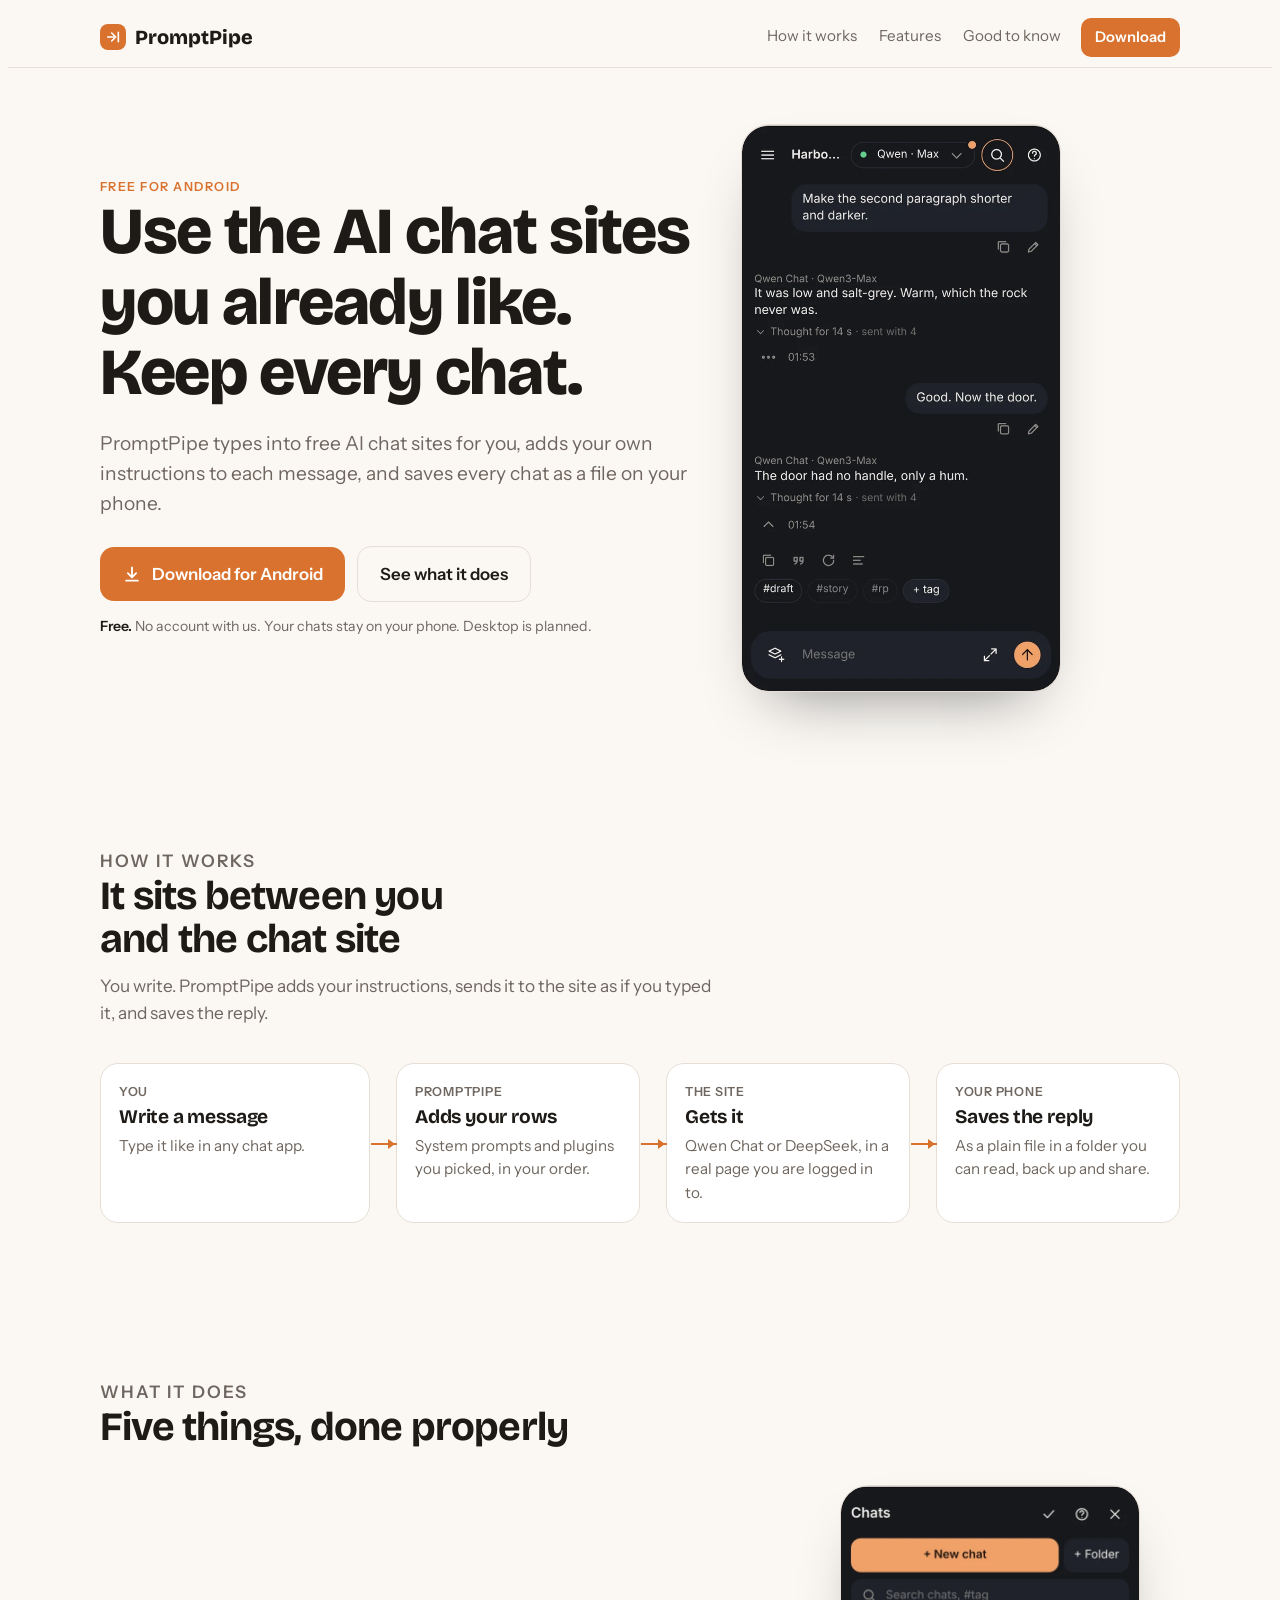
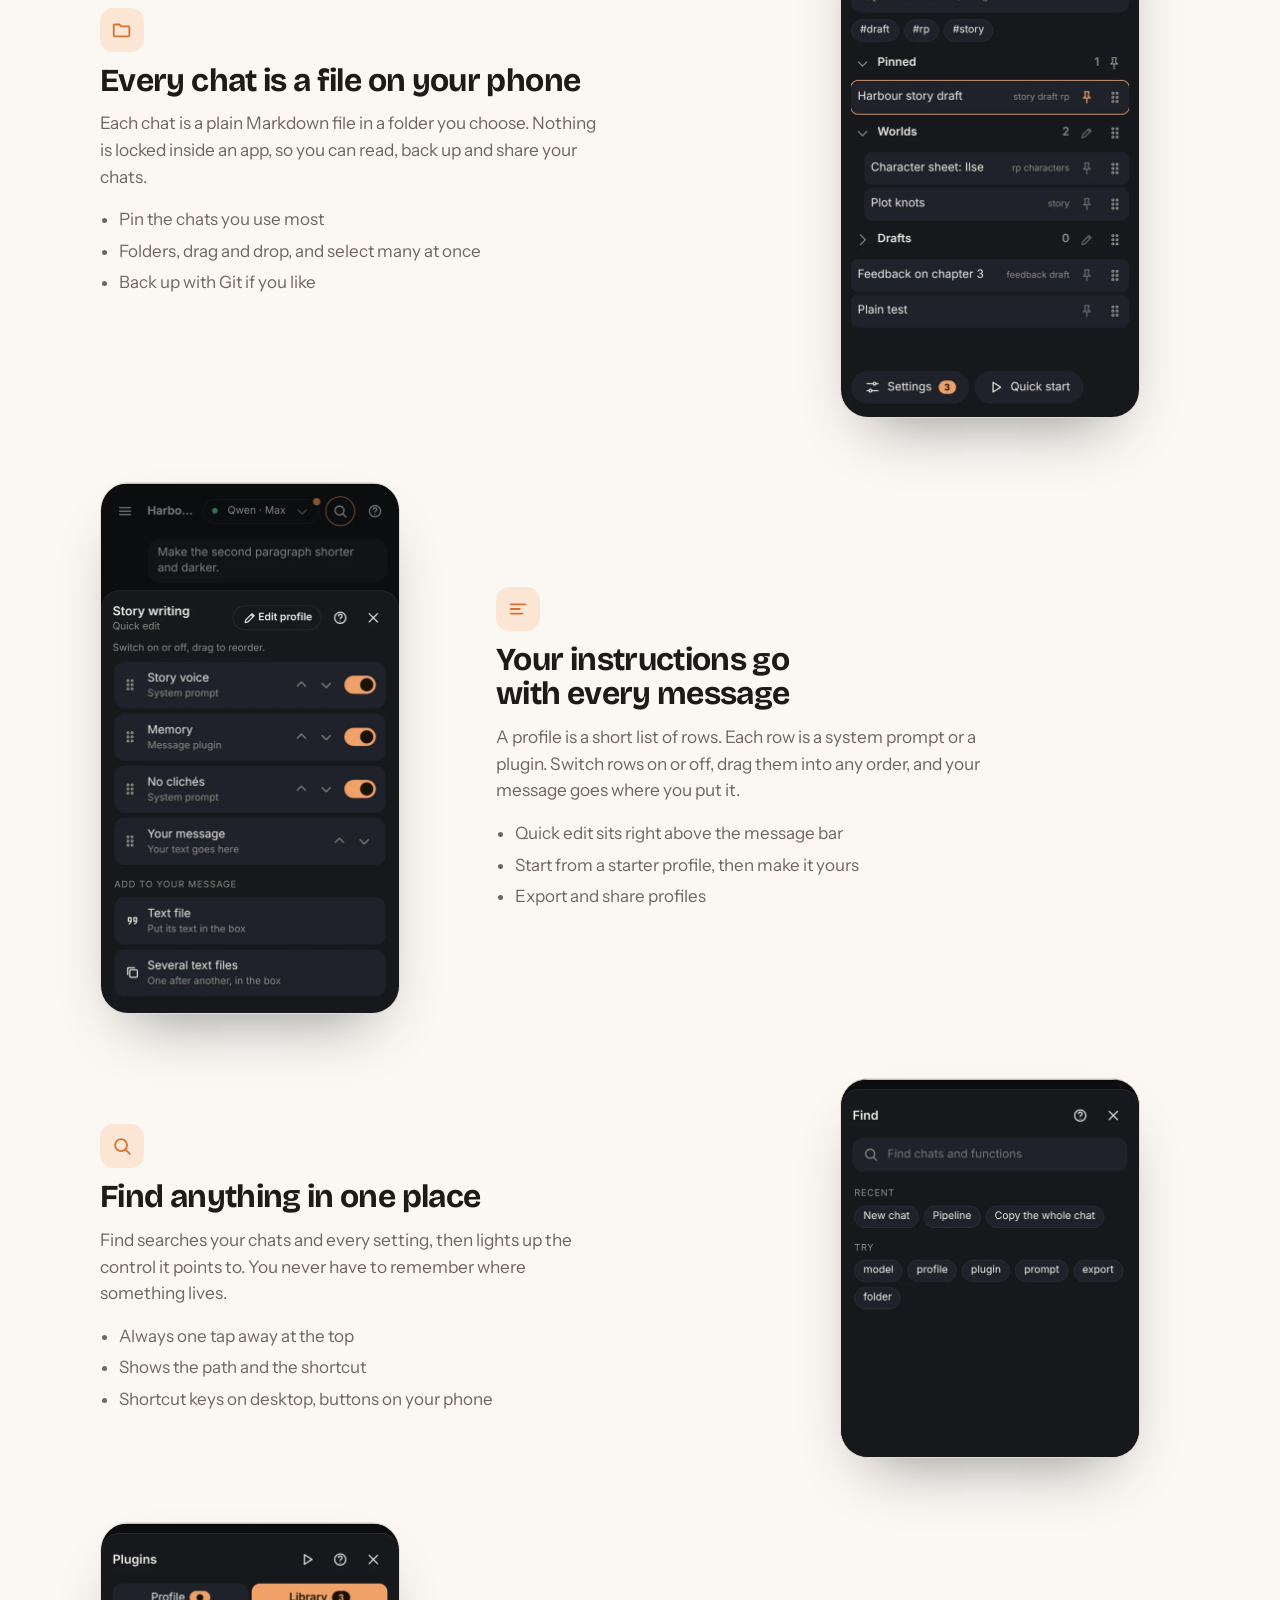
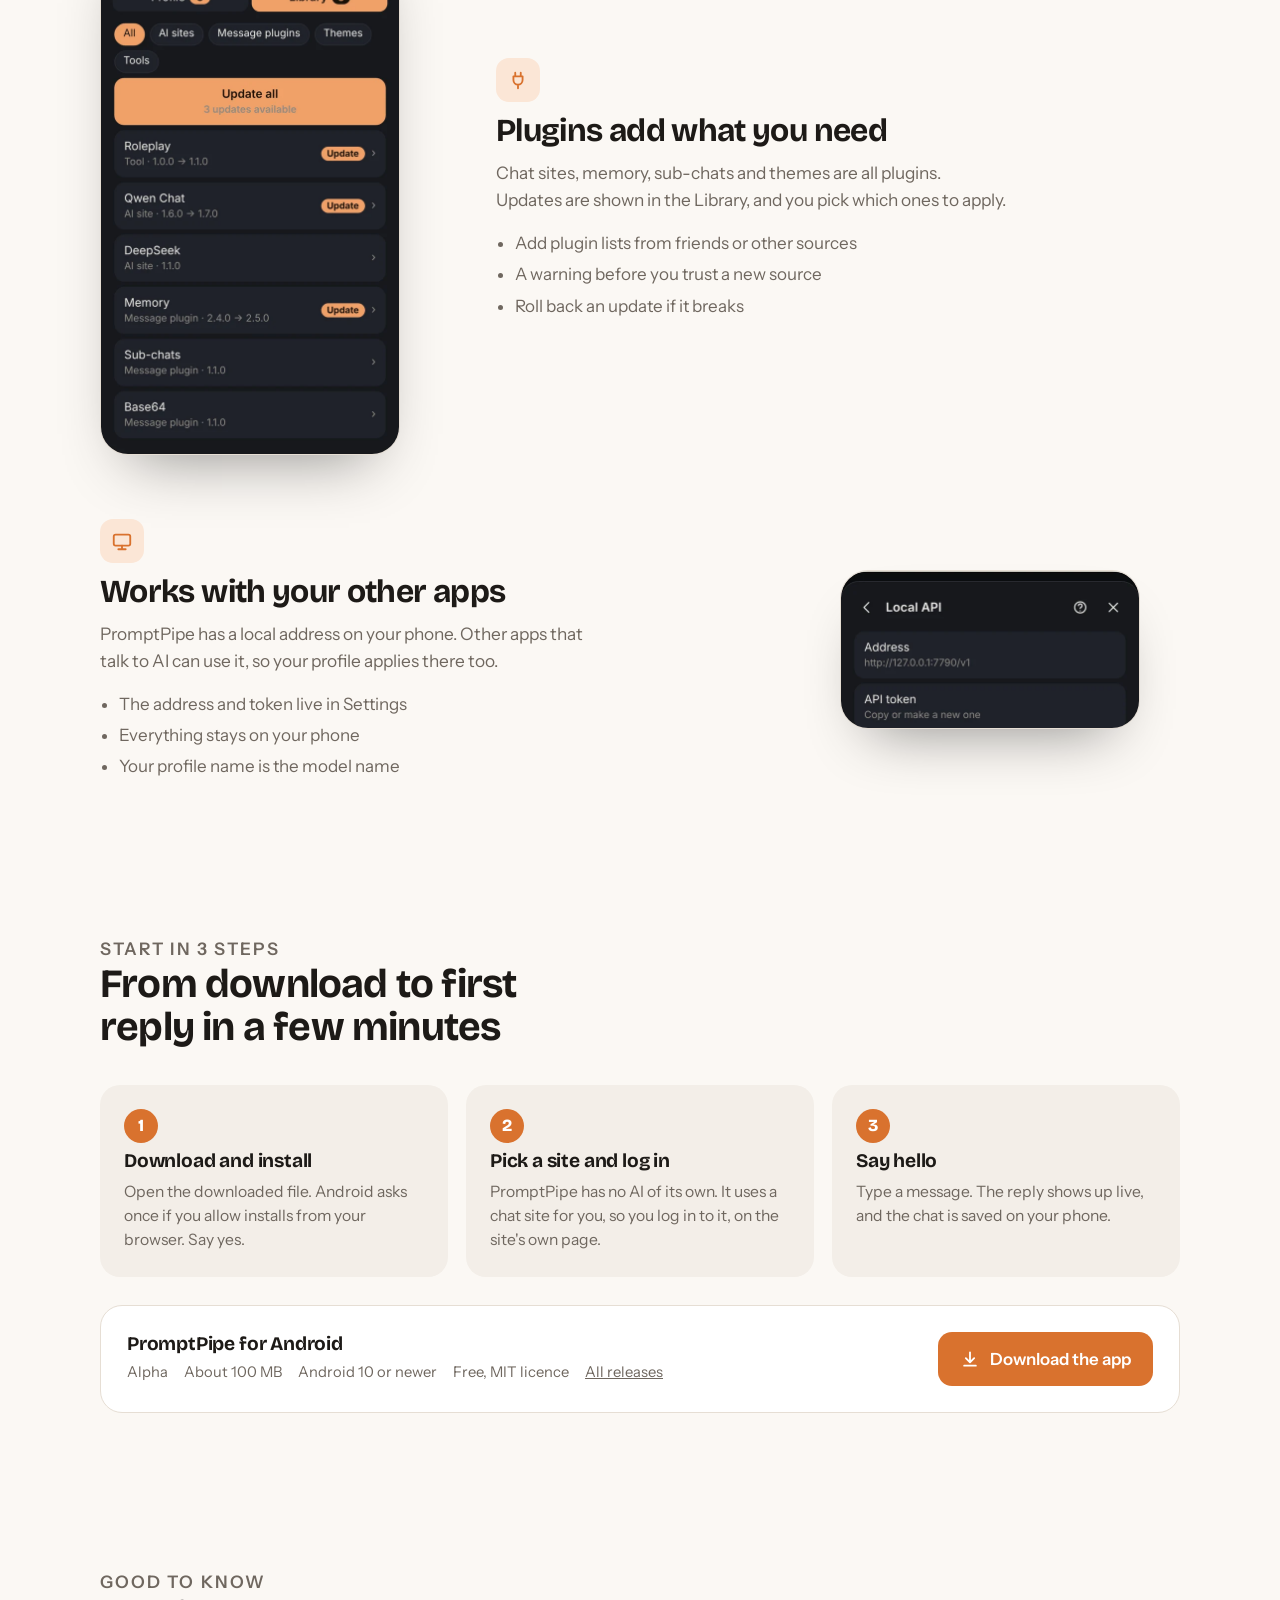
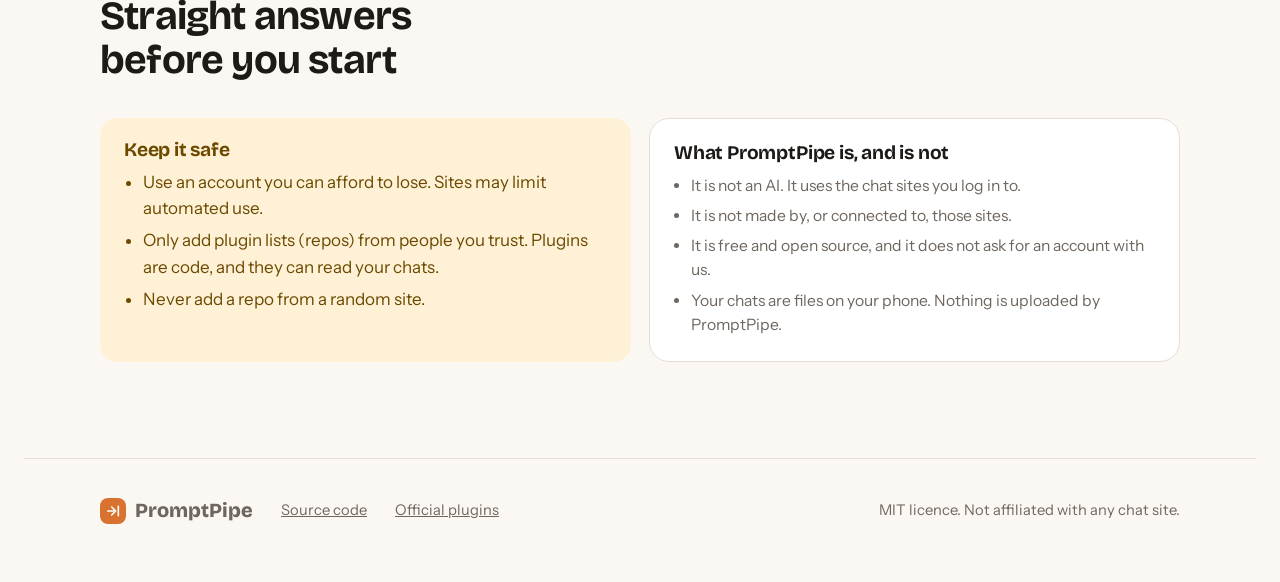
==== docs/index.html @ fb3e6942 "Add the PromptPipe website for GitHub Pages (docs/) Co-Authored-By: Claude Sonnet 5.5 <noreply@anthr" ====
<!doctype html>
<html lang="en">
<head>
<meta charset="utf-8">
<title>PromptPipe</title>
<meta name="description" content="PromptPipe types into free AI chat sites for you, adds your own instructions to each message, and saves every chat as a file on your phone.">
<meta name="viewport" content="width=device-width,initial-scale=1,viewport-fit=cover">
<link rel="stylesheet" href="https://fonts.googleapis.com/css2?family=Bricolage+Grotesque:opsz,wght@12..96,500;12..96,700;12..96,800&family=Instrument+Sans:wght@400;500;600&display=swap">
<style>
/* Concept: left-aligned editorial landing page in the app's own look (warm orange on ink, follows system light/dark).
   The hero pairs a headline with a CSS-built phone showing the real UI. One orange accent, everything else quiet. */
:root{
  --bg:#fbf8f4; --card:#ffffff; --card2:#f3eee8; --line:#e6ded4; --fg:#1d1a17; --mute:#6f675f;
  --acc:#d9722e; --acc-fg:#ffffff; --acc-soft:#fbe6d6; --warn-bg:#fff1d6; --warn-fg:#6b4a00; --ok:#2f9d62;
  --display:'Bricolage Grotesque','Segoe UI',system-ui,sans-serif; --body:'Instrument Sans','Segoe UI',system-ui,sans-serif;
}
@media (prefers-color-scheme:dark){:root:not([data-theme="light"]){
  --bg:#14151a; --card:#1e2027; --card2:#252832; --line:#2d303a; --fg:#ece9e4; --mute:#9a958e;
  --acc:#f0a068; --acc-fg:#1a1208; --acc-soft:#3a2a1c; --warn-bg:#3a2e12; --warn-fg:#f1d58a; --ok:#5fcf8c; color-scheme:dark}}
:root[data-theme="dark"]{
  --bg:#14151a; --card:#1e2027; --card2:#252832; --line:#2d303a; --fg:#ece9e4; --mute:#9a958e;
  --acc:#f0a068; --acc-fg:#1a1208; --acc-soft:#3a2a1c; --warn-bg:#3a2e12; --warn-fg:#f1d58a; --ok:#5fcf8c; color-scheme:dark}
*{box-sizing:border-box}
html{scroll-behavior:smooth}
body{background:var(--bg);color:var(--fg);font-family:var(--body);font-size:17px;line-height:1.55;
  padding-left:max(16px,env(safe-area-inset-left,0px));padding-right:max(16px,env(safe-area-inset-right,0px));padding-block:0}
@media (prefers-reduced-motion:reduce){html{scroll-behavior:auto}}
a{color:inherit}
:focus-visible{outline:3px solid var(--acc);outline-offset:3px;border-radius:8px}
.wrap{max-width:1080px;margin:0 auto}
h1,h2,h3{font-family:var(--display);line-height:1.08;margin:0;text-wrap:balance;letter-spacing:-.02em}
h1{font-size:clamp(2.3rem,6.2vw,4.1rem);font-weight:800}
h2{font-size:clamp(1.7rem,3.8vw,2.5rem);font-weight:700}
h3{font-size:1.2rem;font-weight:700;letter-spacing:-.01em}
p{margin:0}
.eyebrow{font-size:.78rem;font-weight:600;letter-spacing:.12em;text-transform:uppercase;color:var(--acc)}
.mock{background:var(--card2);color:var(--mute);font-size:.8rem;text-align:center;padding:6px 12px;margin:0 calc(-1*max(16px,env(safe-area-inset-left,0px)))}
nav{position:sticky;top:env(safe-area-inset-top,0px);z-index:5;background:var(--bg);border-bottom:1px solid var(--line);margin:0 calc(-1*max(16px,env(safe-area-inset-left,0px)));padding:10px max(16px,env(safe-area-inset-right,0px)) 10px max(16px,env(safe-area-inset-left,0px))}
body::before{content:"";position:fixed;inset:0 0 auto;height:env(safe-area-inset-top,0px);background:var(--bg);z-index:10}
nav .wrap{display:flex;align-items:center;gap:20px}
.logo{font-family:var(--display);font-weight:800;font-size:1.25rem;display:flex;align-items:center;gap:9px;text-decoration:none}
.logo i{width:26px;height:26px;border-radius:8px;background:var(--acc);display:grid;place-items:center;color:var(--acc-fg)}
nav .links{display:flex;gap:18px;margin-left:auto;font-size:.95rem;color:var(--mute)}
nav .links a{text-decoration:none;padding:6px 2px}
nav .links a:hover{color:var(--fg)}
.btn{display:inline-flex;align-items:center;gap:10px;background:var(--acc);color:var(--acc-fg);font-weight:600;text-decoration:none;border-radius:14px;padding:14px 22px;font-size:1.05rem;border:0;cursor:pointer}
.btn:hover{filter:brightness(1.06)}
.btn.sm{padding:8px 14px;font-size:.92rem;border-radius:10px}
.btn.ghost{background:transparent;color:var(--fg);border:1.5px solid var(--line)}
.btn.ghost:hover{border-color:var(--acc)}
.hero{display:grid;grid-template-columns:1.15fr .85fr;gap:48px;align-items:center;padding-block:56px 72px}
.hero p.lead{font-size:1.2rem;color:var(--mute);max-width:34em;margin-top:20px}
.cta{display:flex;gap:12px;flex-wrap:wrap;margin-top:28px;align-items:center}
.fine{font-size:.88rem;color:var(--mute);margin-top:14px}
.fine b{color:var(--fg);font-weight:600}
/* phone */
.phone{width:min(100%,300px);justify-self:center;border-radius:36px;border:1.5px solid var(--line);background:#17181d;color:#ece9e4;padding:14px 12px 12px;box-shadow:0 30px 60px -30px rgba(0,0,0,.45);font-size:13px;line-height:1.4;--pc:#20222a;--pm:#8f8b85;--pa:#f0a068}
.ph-top{display:flex;align-items:center;gap:8px;padding:2px 4px 10px}
.ph-top b{font-family:var(--display);font-size:14px;flex:1;overflow:hidden;text-overflow:ellipsis;white-space:nowrap}
.ph-pill{border:1px solid #2b2d35;border-radius:99px;padding:3px 9px;font-size:11px;display:flex;gap:6px;align-items:center;white-space:nowrap}
.ph-pill i{width:7px;height:7px;border-radius:50%;background:#5fcf8c}
.ph-ic{width:26px;height:26px;border-radius:50%;border:1.5px solid var(--pa);display:grid;place-items:center}
.bub{background:var(--pc);border-radius:16px;padding:9px 12px;max-width:88%;margin-bottom:8px}
.bub.me{margin-left:auto}
.bub small{display:block;color:var(--pm);font-size:10.5px;margin-bottom:2px}
.thin{color:var(--pm);font-size:11px;margin:-2px 0 10px 4px}
.rows{background:var(--pc);border-radius:14px;padding:8px;margin:10px 0;display:flex;flex-direction:column;gap:5px}
.rows div{display:flex;align-items:center;gap:8px;font-size:12px;background:#17181d;border-radius:9px;padding:6px 8px}
.rows div span{flex:1}
.rows u{width:26px;height:15px;border-radius:99px;background:var(--pa);position:relative;text-decoration:none}
.rows u::after{content:"";position:absolute;right:2px;top:2px;width:11px;height:11px;border-radius:50%;background:#1a1208}
.rows .off u{background:#2b2d35}.rows .off u::after{right:auto;left:2px;background:#8f8b85}
.rows .off{color:var(--pm)}
.ph-bar{background:var(--pc);border-radius:20px;padding:9px 12px;display:flex;align-items:center;gap:10px;color:var(--pm)}
.ph-bar span{flex:1}
.ph-send{width:24px;height:24px;border-radius:50%;background:var(--pa);display:grid;place-items:center;color:#1a1208}
/* sections */
section{padding-block:72px}
.head{max-width:36em;margin-bottom:36px}
.head p{color:var(--mute);margin-top:12px;font-size:1.08rem}
.flow{display:grid;grid-template-columns:repeat(4,1fr);gap:0;align-items:stretch}
.flow .node{background:var(--card);border:1px solid var(--line);border-radius:18px;padding:18px;position:relative;display:flex;flex-direction:column;gap:6px}
.flow .node+.node{margin-left:26px}
.flow .node+.node::before{content:"";position:absolute;left:-26px;top:50%;width:26px;height:2px;background:var(--acc)}
.flow .node+.node::after{content:"";position:absolute;left:-9px;top:calc(50% - 4px);border:5px solid transparent;border-left:7px solid var(--acc);border-right:0}
.flow .n{font-size:.78rem;color:var(--mute);font-weight:600;letter-spacing:.06em;text-transform:uppercase}
.flow p{font-size:.95rem;color:var(--mute)}
.feat{display:grid;grid-template-columns:repeat(3,1fr);gap:18px}
.card{background:var(--card);border:1px solid var(--line);border-radius:20px;padding:24px;display:flex;flex-direction:column;gap:10px}
.card p{color:var(--mute);font-size:.98rem}
.card .glyph{width:40px;height:40px;border-radius:12px;background:var(--acc-soft);color:var(--acc);display:grid;place-items:center;margin-bottom:4px}
.guides{display:grid;grid-template-columns:repeat(3,1fr);gap:14px}
.guide{background:var(--card);border:1px solid var(--line);border-radius:18px;padding:18px 20px;text-decoration:none;display:flex;flex-direction:column;gap:6px;transition:border-color .15s,transform .15s}
.guide:hover{border-color:var(--acc);transform:translateY(-2px)}
.guide small{color:var(--mute);font-size:.82rem}
.guide span{color:var(--acc);font-weight:600;font-size:.92rem;margin-top:auto;padding-top:8px}
.steps{display:grid;grid-template-columns:repeat(3,1fr);gap:18px;counter-reset:s}
.step{background:var(--card2);border-radius:20px;padding:24px;display:flex;flex-direction:column;gap:8px}
.step .num{width:34px;height:34px;border-radius:50%;background:var(--acc);color:var(--acc-fg);font-weight:800;display:grid;place-items:center;font-family:var(--display)}
.step p{color:var(--mute);font-size:.98rem}
.dl{margin-top:28px;background:var(--card);border:1px solid var(--line);border-radius:22px;padding:26px;display:flex;gap:20px;flex-wrap:wrap;align-items:center;justify-content:space-between}
.dl .meta{color:var(--mute);font-size:.92rem;display:flex;gap:6px 16px;flex-wrap:wrap;margin-top:6px}
.video{margin-top:18px;border:1.5px dashed var(--line);border-radius:18px;padding:22px;color:var(--mute);display:flex;gap:14px;align-items:center}
.video i{width:46px;height:46px;border-radius:50%;background:var(--card2);display:grid;place-items:center;flex:none;color:var(--acc)}
.warn{background:var(--warn-bg);color:var(--warn-fg);border-radius:18px;padding:22px 24px;display:flex;flex-direction:column;gap:8px}
.warn h3{color:inherit}
.warn ul,.know ul{margin:0;padding-left:1.1em;display:flex;flex-direction:column;gap:6px}
.know{display:grid;grid-template-columns:1fr 1fr;gap:18px}
.know .card ul{color:var(--mute);font-size:.98rem}
footer{border-top:1px solid var(--line);padding-block:36px 48px;color:var(--mute);font-size:.92rem;margin-top:24px}
footer .wrap{display:flex;gap:12px 28px;flex-wrap:wrap;align-items:center}
footer .sp{flex:1}
[hidden]{display:none!important}
section,#top{scroll-margin-top:70px}
.shot{display:block;width:min(100%,300px);height:auto;border-radius:28px;border:1.5px solid var(--line);box-shadow:0 30px 60px -30px rgba(0,0,0,.45);background:#17181d}
.shotbox{justify-self:center}
.hero .shot{width:min(100%,320px)}
.feat2{display:flex;flex-direction:column;gap:64px}
.feature{display:grid;grid-template-columns:1fr 340px;gap:56px;align-items:center}
.feature.rev{grid-template-columns:340px 1fr}.feature.rev .txt{order:2}
.feature .txt{display:flex;flex-direction:column;gap:12px;max-width:30em}
.feature .txt p{color:var(--mute);font-size:1.08rem}
.feature .txt ul{margin:4px 0 0;padding-left:1.1em;color:var(--mute);display:flex;flex-direction:column;gap:5px}
.feature .glyph{width:44px;height:44px;border-radius:13px;background:var(--acc-soft);color:var(--acc);display:grid;place-items:center}
@media (max-width:860px){
  .hero{grid-template-columns:1fr;gap:36px;padding-block:36px 48px}
  .flow{grid-template-columns:1fr;gap:26px}
  .flow .node+.node{margin-left:0}
  .flow .node+.node::before{left:50%;top:-26px;width:2px;height:26px}
  .flow .node+.node::after{left:calc(50% - 4px);top:-9px;border:5px solid transparent;border-top:0;border-bottom:7px solid var(--acc)}
  .steps,.know{grid-template-columns:1fr}
  .feature,.feature.rev{grid-template-columns:1fr;gap:28px}.feature.rev .txt{order:0}
  .feat2{gap:56px}
  nav .links a:not(.keep){display:none}
  section{padding-block:48px}
}
</style>
</head>
<body>

<nav><div class="wrap">
  <a class="logo" href="#top"><i><svg width="16" height="16" viewBox="0 0 24 24" fill="none" stroke="currentColor" stroke-width="2.4" stroke-linecap="round" stroke-linejoin="round"><path d="M4 12h9M10 6l6 6-6 6M20 5v14"/></svg></i>PromptPipe</a>
  <div class="links"><a href="#how">How it works</a><a href="#features">Features</a><a href="#safe">Good to know</a><a class="keep btn sm" href="#get">Download</a></div>
</div></nav>

<div class="wrap" id="top">
  <header class="hero">
    <div>
      <p class="eyebrow">Free for Android</p>
      <h1>Use the AI chat sites you already like. Keep every chat.</h1>
      <p class="lead">PromptPipe types into free AI chat sites for you, adds your own instructions to each message, and saves every chat as a file on your phone.</p>
      <div class="cta">
        <a class="btn" href="#get"><svg width="20" height="20" viewBox="0 0 24 24" fill="none" stroke="currentColor" stroke-width="2.2" stroke-linecap="round" stroke-linejoin="round"><path d="M12 4v11M7 11l5 5 5-5M5 20h14"/></svg>Download for Android</a>
        <a class="btn ghost" href="#features">See what it does</a>
      </div>
      <p class="fine"><b>Free.</b> No account with us. Your chats stay on your phone. Desktop is planned.</p>
    </div>
    <div class="shotbox"><img class="shot" src="[data-uri]" width="600" height="1068" alt="PromptPipe on a phone: a chat with a reply and the message bar" loading="lazy"></div>
  </header>
  <section id="how">
    <div class="head"><p class="eyebrow">How it works</p><h2>It sits between you and the chat site</h2><p>You write. PromptPipe adds your instructions, sends it to the site as if you typed it, and saves the reply.</p></div>
    <div class="flow">
      <div class="node"><span class="n">You</span><h3>Write a message</h3><p>Type it like in any chat app.</p></div>
      <div class="node"><span class="n">PromptPipe</span><h3>Adds your rows</h3><p>System prompts and plugins you picked, in your order.</p></div>
      <div class="node"><span class="n">The site</span><h3>Gets it</h3><p>Qwen Chat or DeepSeek, in a real page you are logged in to.</p></div>
      <div class="node"><span class="n">Your phone</span><h3>Saves the reply</h3><p>As a plain file in a folder you can read, back up and share.</p></div>
    </div>
  </section>

  <section id="features">
    <div class="head"><p class="eyebrow">What it does</p><h2>Five things, done properly</h2></div>
    <div class="feat2"><div class="feature" id="chats"><div class="txt"><div class="glyph"><svg width="22" height="22" viewBox="0 0 24 24" fill="none" stroke="currentColor" stroke-width="2" stroke-linecap="round" stroke-linejoin="round"><path d="M3 7a1 1 0 0 1 1-1h5l2 2h8a1 1 0 0 1 1 1v9a1 1 0 0 1-1 1H4a1 1 0 0 1-1-1z"/></svg></div><h2 style="font-size:clamp(1.5rem,3vw,2rem)">Every chat is a file on your phone</h2><p>Each chat is a plain Markdown file in a folder you choose. Nothing is locked inside an app, so you can read, back up and share your chats.</p><ul><li>Pin the chats you use most</li><li>Folders, drag and drop, and select many at once</li><li>Back up with Git if you like</li></ul></div><div class="shotbox"><img class="shot" src="[data-uri]" width="600" height="1068" alt="The PromptPipe chat list with pinned chats and folders" loading="lazy"></div></div><div class="feature rev" id="profiles"><div class="txt"><div class="glyph"><svg width="22" height="22" viewBox="0 0 24 24" fill="none" stroke="currentColor" stroke-width="2" stroke-linecap="round" stroke-linejoin="round"><path d="M4 7h16M4 12h10M4 17h13"/></svg></div><h2 style="font-size:clamp(1.5rem,3vw,2rem)">Your instructions go with every message</h2><p>A profile is a short list of rows. Each row is a system prompt or a plugin. Switch rows on or off, drag them into any order, and your message goes where you put it.</p><ul><li>Quick edit sits right above the message bar</li><li>Start from a starter profile, then make it yours</li><li>Export and share profiles</li></ul></div><div class="shotbox"><img class="shot" src="[data-uri]" width="600" height="1068" alt="The quick edit drawer showing profile rows with on and off switches" loading="lazy"></div></div><div class="feature" id="find"><div class="txt"><div class="glyph"><svg width="22" height="22" viewBox="0 0 24 24" fill="none" stroke="currentColor" stroke-width="2" stroke-linecap="round" stroke-linejoin="round"><circle cx="11" cy="11" r="6.5"/><path d="M16 16l4.5 4.5"/></svg></div><h2 style="font-size:clamp(1.5rem,3vw,2rem)">Find anything in one place</h2><p>Find searches your chats and every setting, then lights up the control it points to. You never have to remember where something lives.</p><ul><li>Always one tap away at the top</li><li>Shows the path and the shortcut</li><li>Shortcut keys on desktop, buttons on your phone</li></ul></div><div class="shotbox"><img class="shot" src="[data-uri]" style="aspect-ratio:300/380;object-fit:cover;object-position:top;height:auto" width="600" height="1068" alt="The Find screen with recent searches and suggestions" loading="lazy"></div></div><div class="feature rev" id="plugins"><div class="txt"><div class="glyph"><svg width="22" height="22" viewBox="0 0 24 24" fill="none" stroke="currentColor" stroke-width="2" stroke-linecap="round" stroke-linejoin="round"><path d="M9 4v4M15 4v4M7 8h10v4a5 5 0 0 1-10 0zM12 17v4"/></svg></div><h2 style="font-size:clamp(1.5rem,3vw,2rem)">Plugins add what you need</h2><p>Chat sites, memory, sub-chats and themes are all plugins. Updates are shown in the Library, and you pick which ones to apply.</p><ul><li>Add plugin lists from friends or other sources</li><li>A warning before you trust a new source</li><li>Roll back an update if it breaks</li></ul></div><div class="shotbox"><img class="shot" src="[data-uri]" width="600" height="1068" alt="The plugin Library with update buttons and filters" loading="lazy"></div></div><div class="feature" id="apps"><div class="txt"><div class="glyph"><svg width="22" height="22" viewBox="0 0 24 24" fill="none" stroke="currentColor" stroke-width="2" stroke-linecap="round" stroke-linejoin="round"><rect x="3" y="5" width="18" height="12" rx="2"/><path d="M8 21h8M12 17v4"/></svg></div><h2 style="font-size:clamp(1.5rem,3vw,2rem)">Works with your other apps</h2><p>PromptPipe has a local address on your phone. Other apps that talk to AI can use it, so your profile applies there too.</p><ul><li>The address and token live in Settings</li><li>Everything stays on your phone</li><li>Your profile name is the model name</li></ul></div><div class="shotbox"><img class="shot" src="[data-uri]" width="600" height="316" alt="The Local API screen with the address and token" loading="lazy"></div></div></div>
  </section>

  <section id="start">
    <div class="head"><p class="eyebrow">Start in 3 steps</p><h2>From download to first reply in a few minutes</h2></div>
    <div class="steps">
      <div class="step"><span class="num">1</span><h3>Download and install</h3><p>Open the downloaded file. Android asks once if you allow installs from your browser. Say yes.</p></div>
      <div class="step"><span class="num">2</span><h3>Pick a site and log in</h3><p>PromptPipe has no AI of its own. It uses a chat site for you, so you log in to it, on the site's own page.</p></div>
      <div class="step"><span class="num">3</span><h3>Say hello</h3><p>Type a message. The reply shows up live, and the chat is saved on your phone.</p></div>
    </div>
    <div class="dl" id="get">
      <div><h3>PromptPipe for Android</h3><div class="meta"><span>Alpha</span><span>About 100 MB</span><span>Android 10 or newer</span><span>Free, MIT licence</span><a href="https://github.com/Zieviox/promptpipe/releases">All releases</a></div></div>
      <a class="btn" href="https://github.com/Zieviox/promptpipe/releases/latest/download/promptpipe.apk"><svg width="20" height="20" viewBox="0 0 24 24" fill="none" stroke="currentColor" stroke-width="2.2" stroke-linecap="round" stroke-linejoin="round"><path d="M12 4v11M7 11l5 5 5-5M5 20h14"/></svg>Download the app</a>
    </div>
  </section>

  <section id="safe">
    <div class="head"><p class="eyebrow">Good to know</p><h2>Straight answers before you start</h2></div>
    <div class="know">
      <div class="warn"><h3>Keep it safe</h3><ul>
        <li>Use an account you can afford to lose. Sites may limit automated use.</li>
        <li>Only add plugin lists (repos) from people you trust. Plugins are code, and they can read your chats.</li>
        <li>Never add a repo from a random site.</li></ul></div>
      <div class="card"><h3>What PromptPipe is, and is not</h3><ul>
        <li>It is not an AI. It uses the chat sites you log in to.</li>
        <li>It is not made by, or connected to, those sites.</li>
        <li>It is free and open source, and it does not ask for an account with us.</li>
        <li>Your chats are files on your phone. Nothing is uploaded by PromptPipe.</li></ul></div>
    </div>
  </section>
</div>

<footer><div class="wrap">
  <a class="logo" href="#top"><i><svg width="16" height="16" viewBox="0 0 24 24" fill="none" stroke="currentColor" stroke-width="2.4" stroke-linecap="round" stroke-linejoin="round"><path d="M4 12h9M10 6l6 6-6 6M20 5v14"/></svg></i>PromptPipe</a>
  <a href="https://github.com/Zieviox/promptpipe">Source code</a>
  <a href="https://github.com/Zieviox/promptpipe-plugins">Official plugins</a>
  <span class="sp"></span>
  <span>MIT licence. Not affiliated with any chat site.</span>
</div></footer>
</body>
</html>
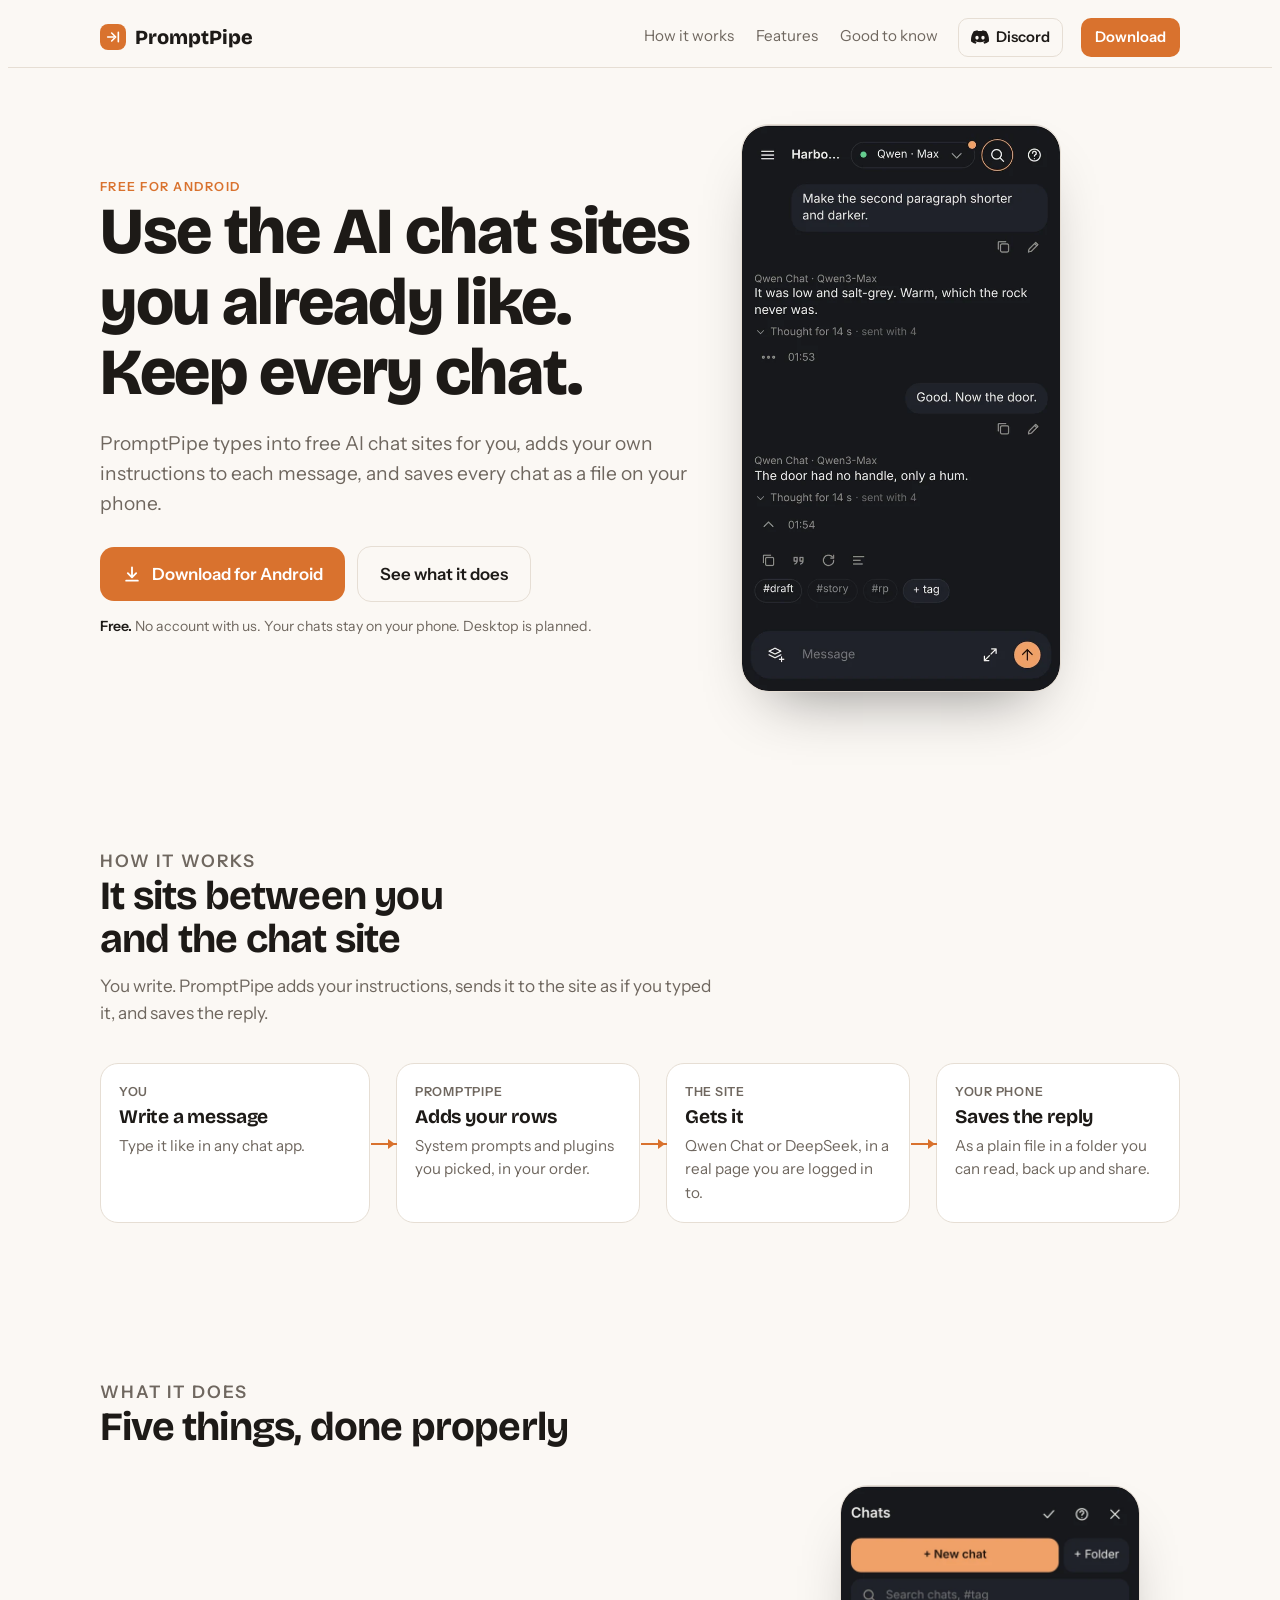
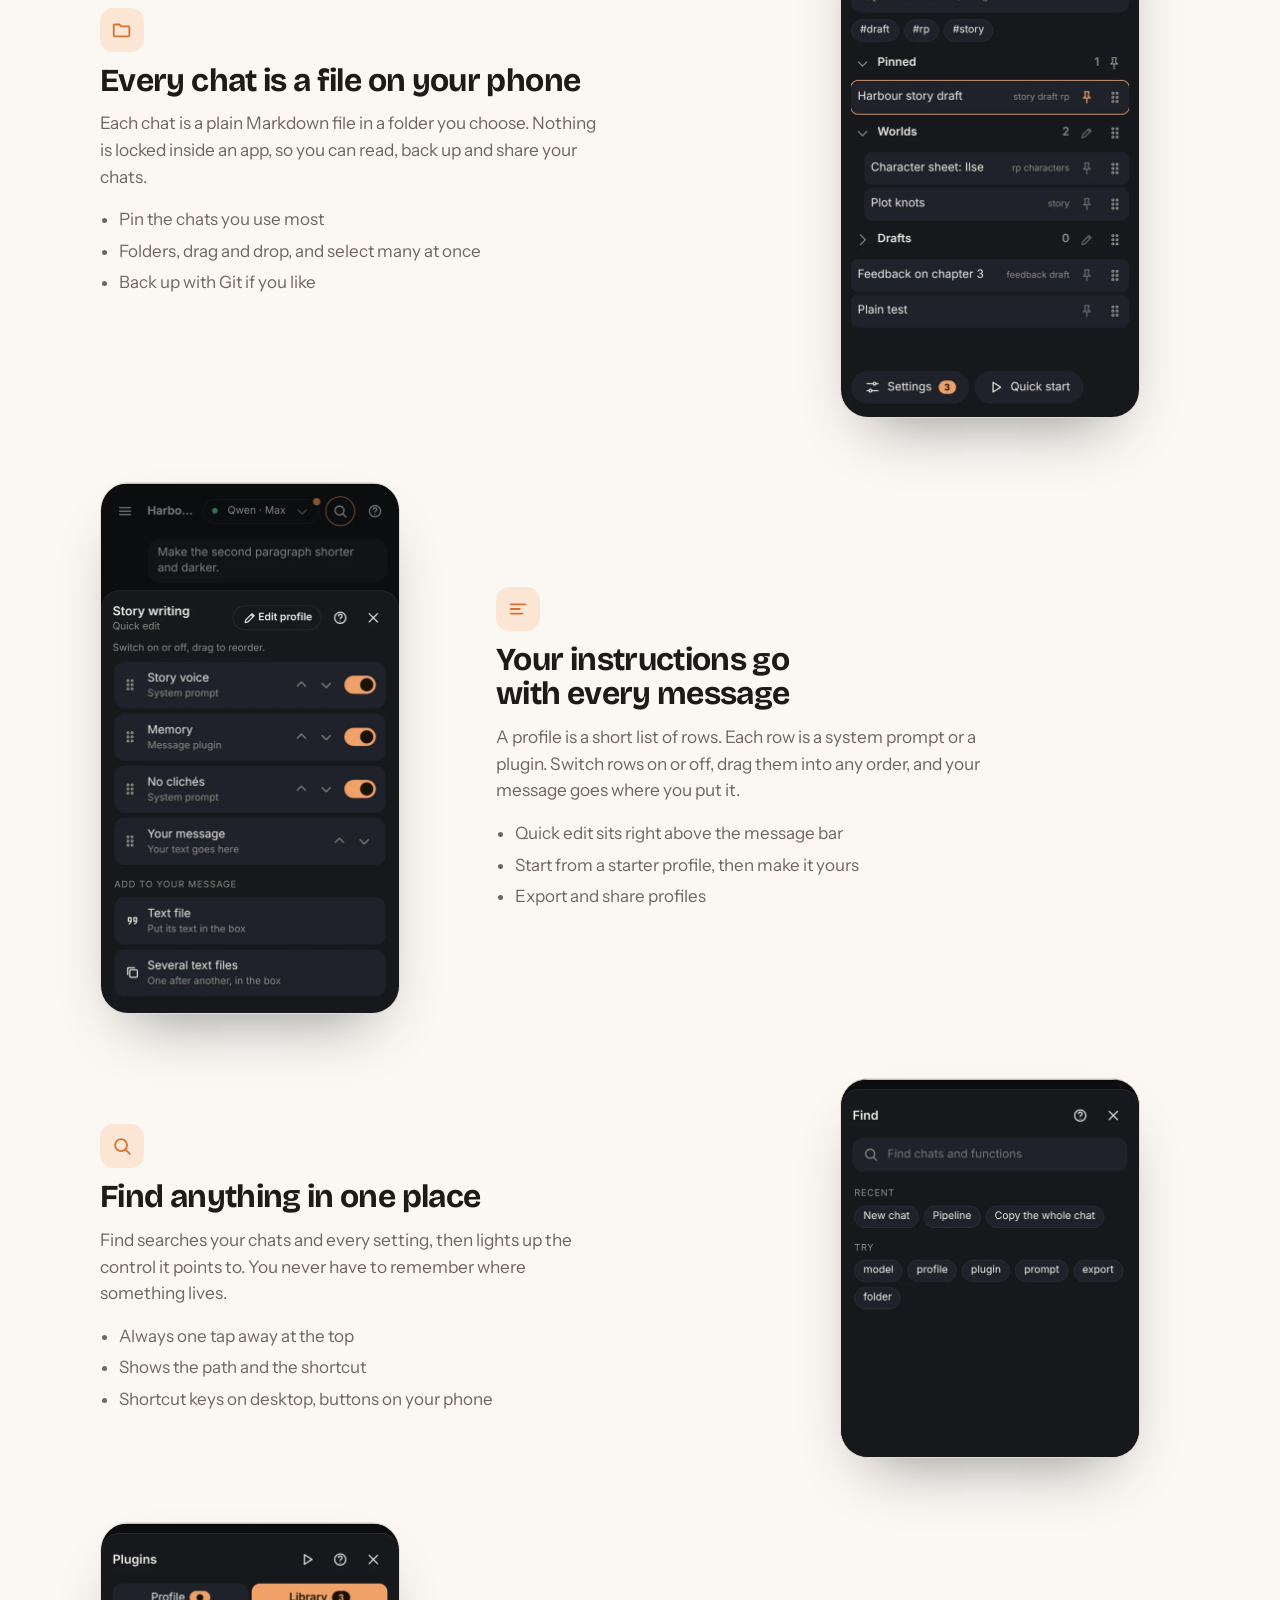
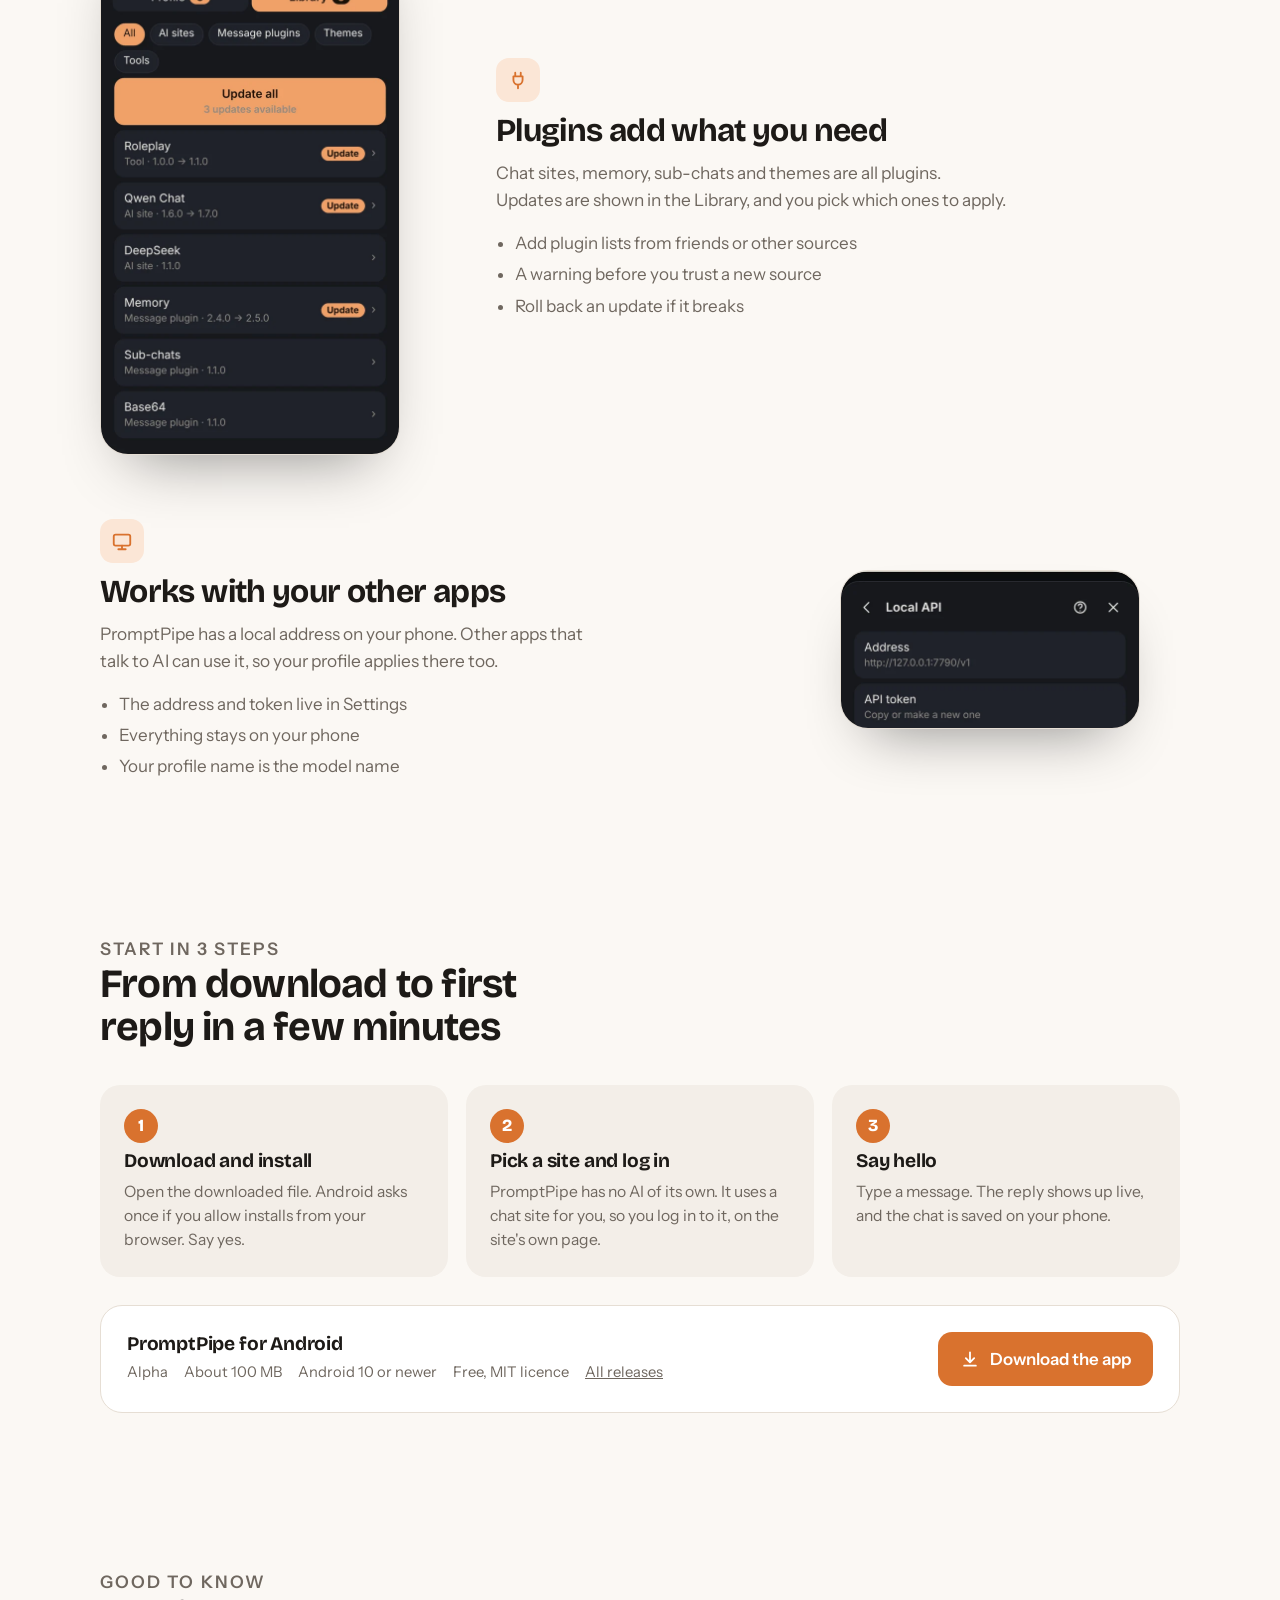
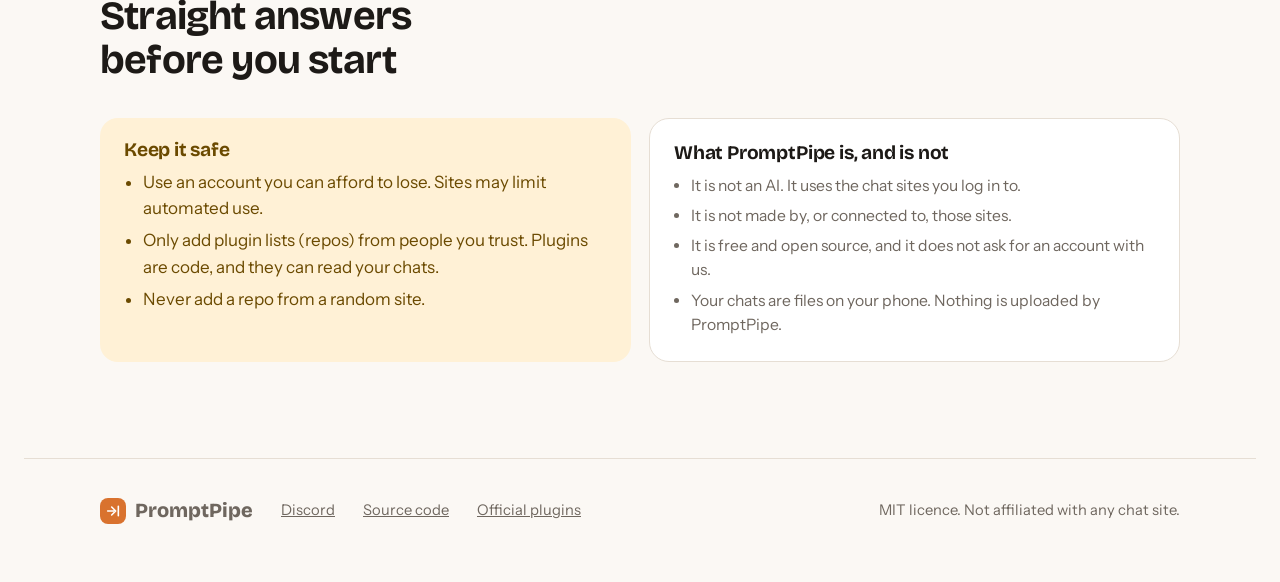
==== commit 4b1736b6: "Website: add the Discord invite to the header and footer Co-Authored-By: Claude Sonnet 5.5 <noreply@" ====
--- a/docs/index.html
+++ b/docs/index.html
@@ -110,6 +110,8 @@
 footer{border-top:1px solid var(--line);padding-block:36px 48px;color:var(--mute);font-size:.92rem;margin-top:24px}
 footer .wrap{display:flex;gap:12px 28px;flex-wrap:wrap;align-items:center}
 footer .sp{flex:1}
+.dc{display:inline-flex;align-items:center;gap:7px;color:var(--fg)!important;border:1.5px solid var(--line);border-radius:10px;padding:6px 12px!important;font-size:.92rem;font-weight:600}.dc:hover{border-color:var(--acc);color:var(--fg)!important}
+@media (max-width:520px){.dc span{display:none}.dc{padding:7px 9px!important}}
 [hidden]{display:none!important}
 section,#top{scroll-margin-top:70px}
 .shot{display:block;width:min(100%,300px);height:auto;border-radius:28px;border:1.5px solid var(--line);box-shadow:0 30px 60px -30px rgba(0,0,0,.45);background:#17181d}
@@ -140,7 +142,7 @@
 
 <nav><div class="wrap">
   <a class="logo" href="#top"><i><svg width="16" height="16" viewBox="0 0 24 24" fill="none" stroke="currentColor" stroke-width="2.4" stroke-linecap="round" stroke-linejoin="round"><path d="M4 12h9M10 6l6 6-6 6M20 5v14"/></svg></i>PromptPipe</a>
-  <div class="links"><a href="#how">How it works</a><a href="#features">Features</a><a href="#safe">Good to know</a><a class="keep btn sm" href="#get">Download</a></div>
+  <div class="links"><a href="#how">How it works</a><a href="#features">Features</a><a href="#safe">Good to know</a><a class="keep dc" href="https://discord.gg/UQWagSpF5h" aria-label="Join the Discord"><svg width="18" height="18" viewBox="0 0 24 24" fill="currentColor" aria-hidden="true"><path d="M20.317 4.3698a19.7913 19.7913 0 00-4.8851-1.5152.0741.0741 0 00-.0785.0371c-.211.3753-.4447.8648-.6083 1.2495-1.8447-.2762-3.68-.2762-5.4868 0-.1636-.3933-.4058-.8742-.6177-1.2495a.077.077 0 00-.0785-.037 19.7363 19.7363 0 00-4.8852 1.515.0699.0699 0 00-.0321.0277C.5334 9.0458-.319 13.5799.0992 18.0578a.0824.0824 0 00.0312.0561c2.0528 1.5076 4.0413 2.4228 5.9929 3.0294a.0777.0777 0 00.0842-.0276c.4616-.6304.8731-1.2952 1.226-1.9942a.076.076 0 00-.0416-.1057c-.6528-.2476-1.2743-.5495-1.8722-.8923a.077.077 0 01-.0076-.1277c.1258-.0943.2517-.1923.3718-.2914a.0743.0743 0 01.0776-.0105c3.9278 1.7933 8.18 1.7933 12.0614 0a.0739.0739 0 01.0785.0095c.1202.099.246.1981.3728.2924a.077.077 0 01-.0066.1276 12.2986 12.2986 0 01-1.873.8914.0766.0766 0 00-.0407.1067c.3604.698.7719 1.3628 1.225 1.9932a.076.076 0 00.0842.0286c1.961-.6067 3.9495-1.5219 6.0023-3.0294a.077.077 0 00.0313-.0552c.5004-5.177-.8382-9.6739-3.5485-13.6604a.061.061 0 00-.0312-.0286zM8.02 15.3312c-1.1825 0-2.1569-1.0857-2.1569-2.419 0-1.3332.9555-2.4189 2.157-2.4189 1.2108 0 2.1757 1.0952 2.1568 2.419 0 1.3332-.9555 2.4189-2.1569 2.4189zm7.9748 0c-1.1825 0-2.1569-1.0857-2.1569-2.419 0-1.3332.9554-2.4189 2.1569-2.4189 1.2108 0 2.1757 1.0952 2.1568 2.419 0 1.3332-.946 2.4189-2.1568 2.4189z"/></svg><span>Discord</span></a><a class="keep btn sm" href="#get">Download</a></div>
 </div></nav>
 
 <div class="wrap" id="top">
@@ -203,7 +205,7 @@
 
 <footer><div class="wrap">
   <a class="logo" href="#top"><i><svg width="16" height="16" viewBox="0 0 24 24" fill="none" stroke="currentColor" stroke-width="2.4" stroke-linecap="round" stroke-linejoin="round"><path d="M4 12h9M10 6l6 6-6 6M20 5v14"/></svg></i>PromptPipe</a>
-  <a href="https://github.com/Zieviox/promptpipe">Source code</a>
+  <a href="https://discord.gg/UQWagSpF5h">Discord</a><a href="https://github.com/Zieviox/promptpipe">Source code</a>
   <a href="https://github.com/Zieviox/promptpipe-plugins">Official plugins</a>
   <span class="sp"></span>
   <span>MIT licence. Not affiliated with any chat site.</span>
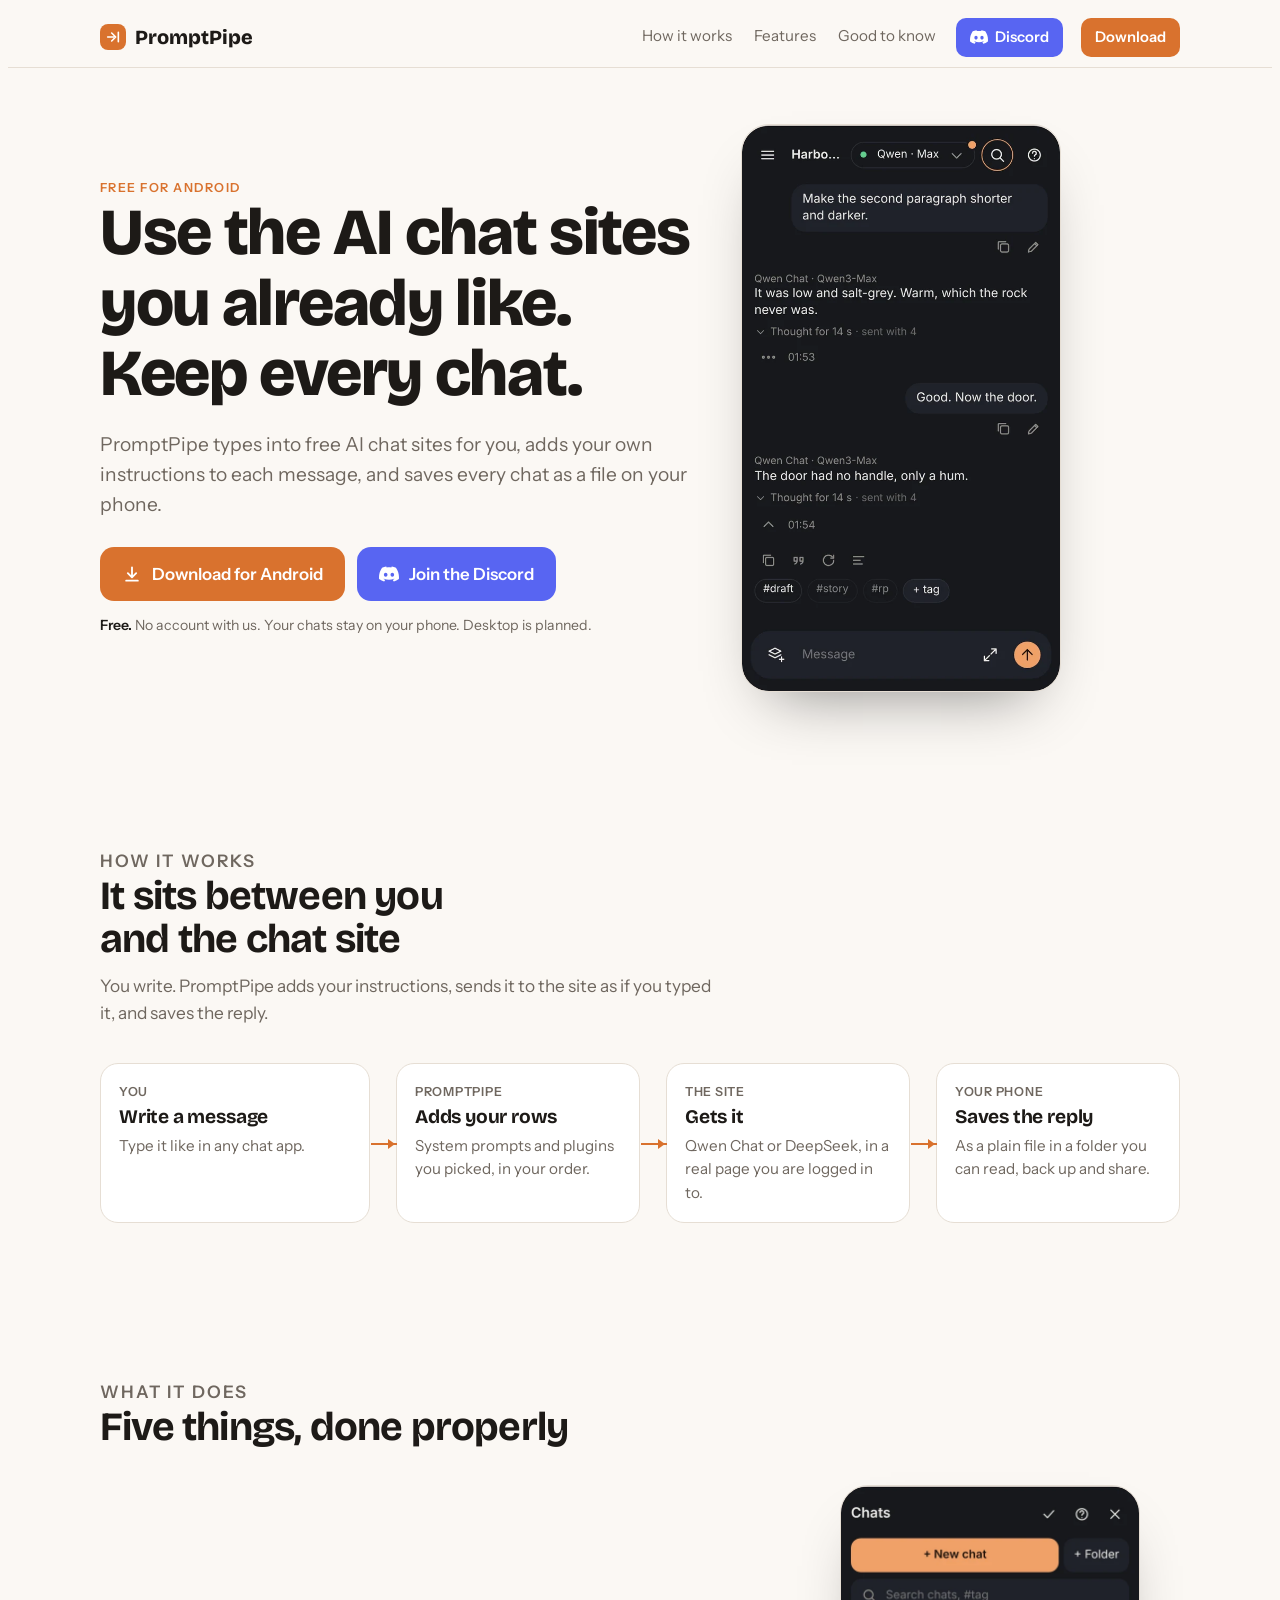
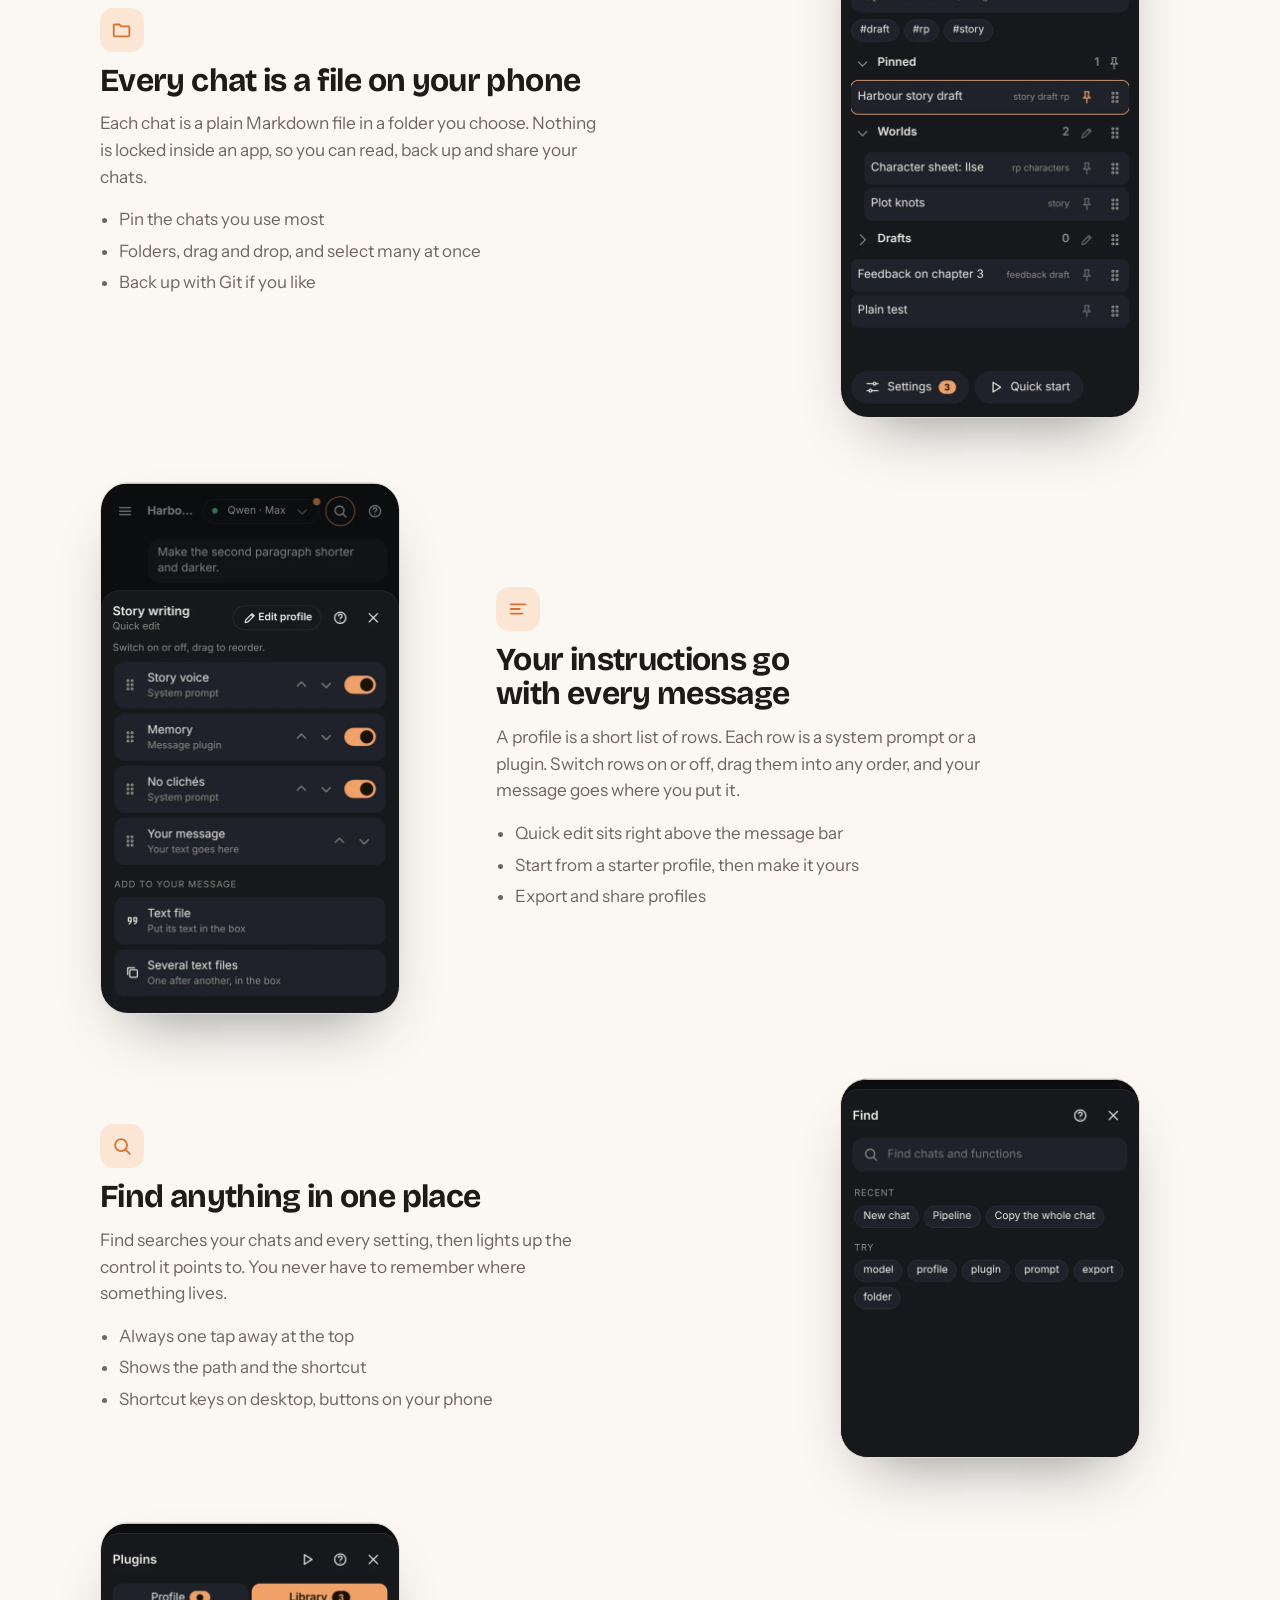
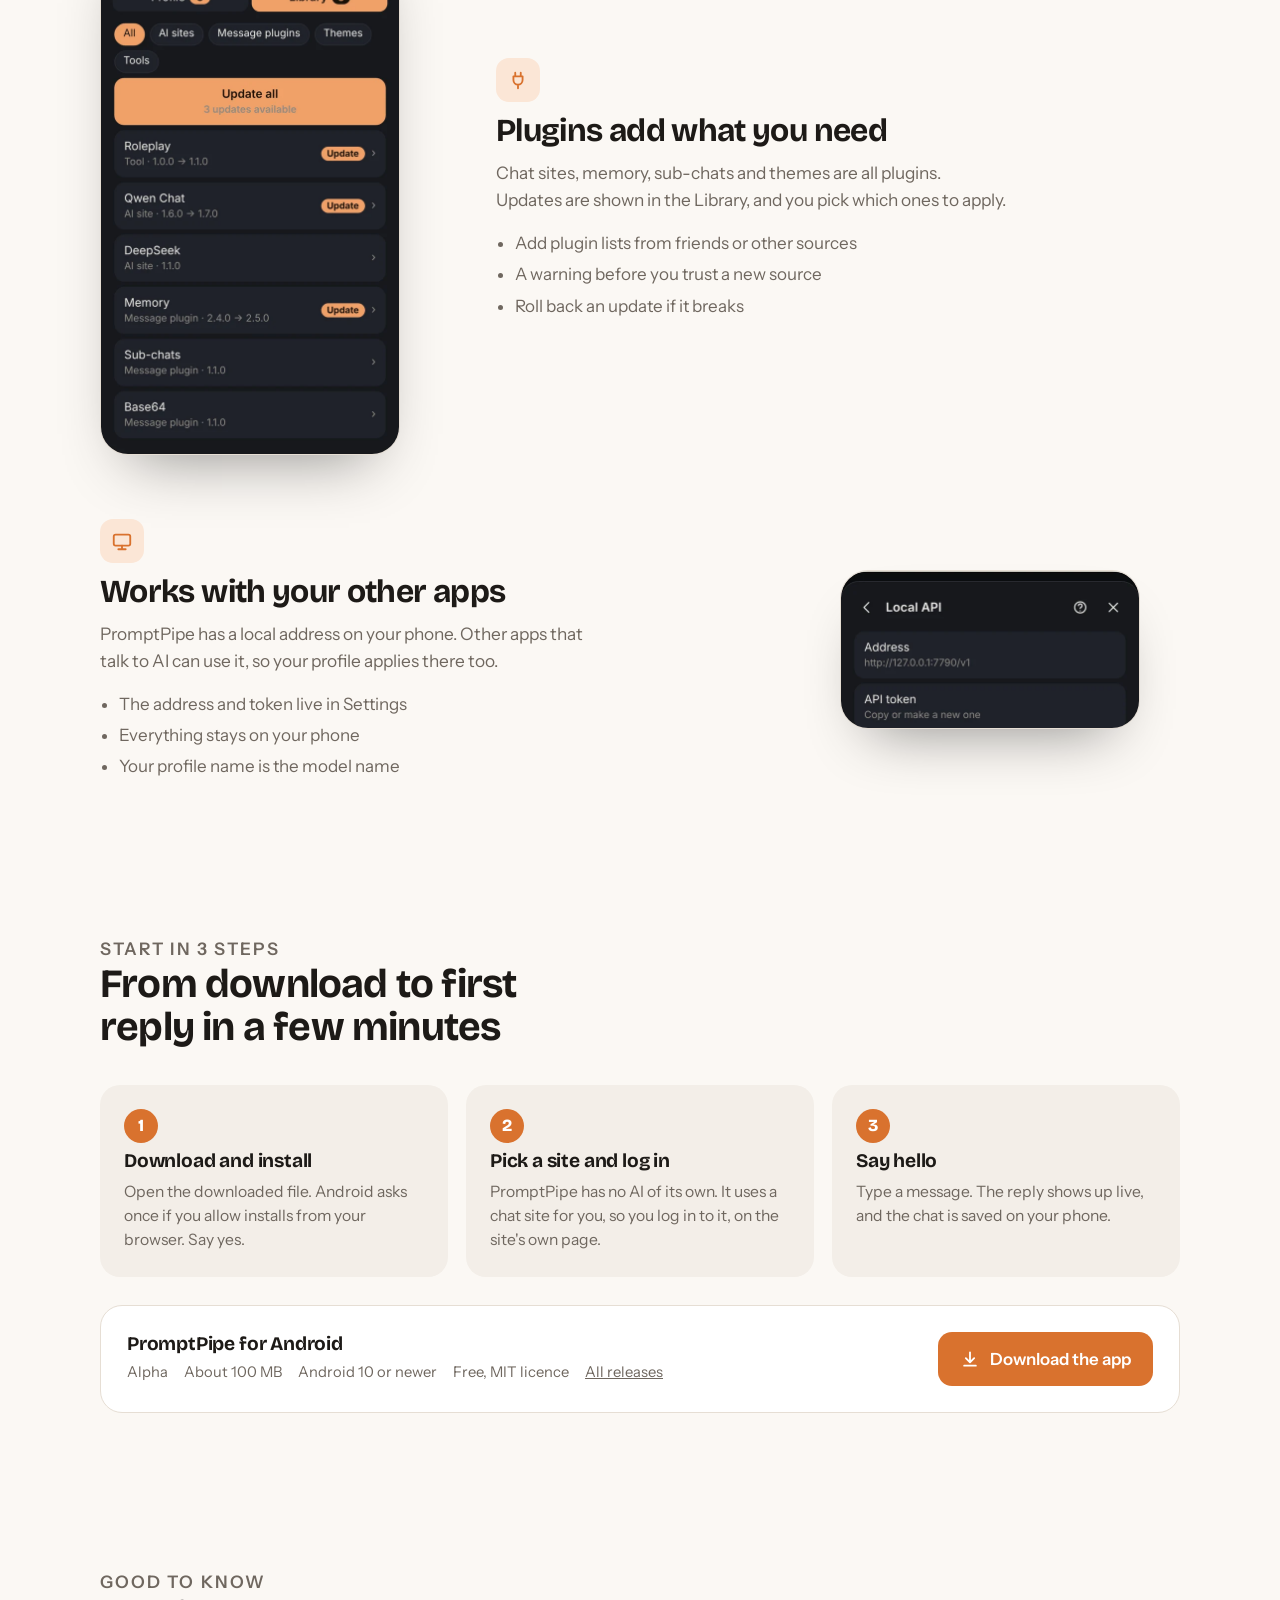
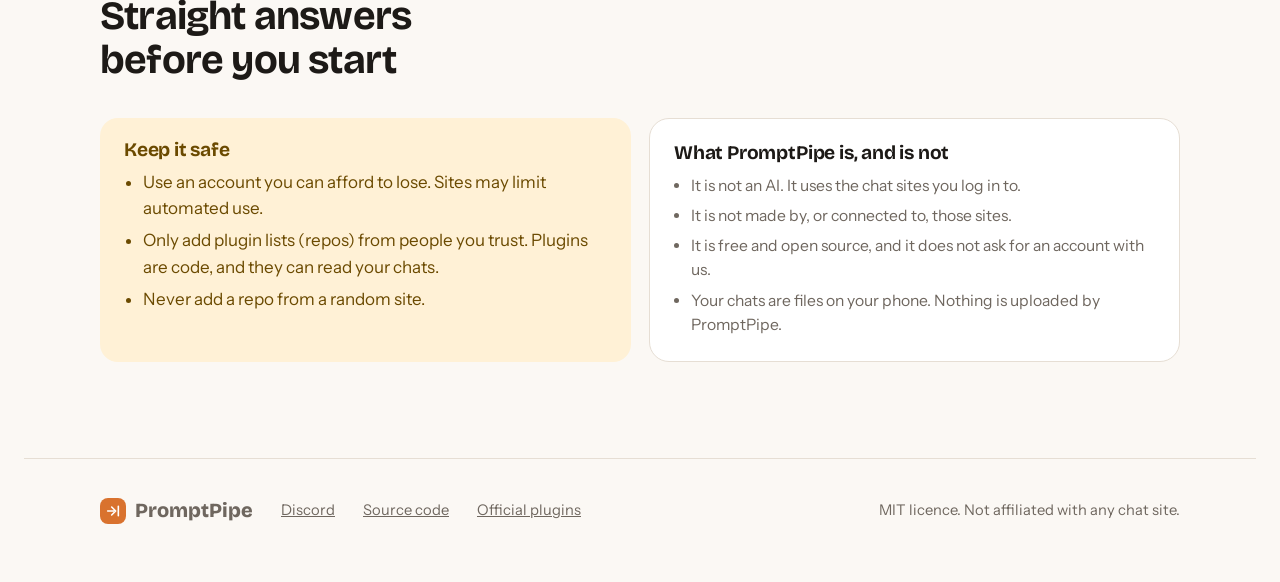
==== commit 86bc5bea: "Website: make the Discord button solid and add it to the hero Co-Authored-By: Claude Sonnet 5.5 <nor" ====
--- a/docs/index.html
+++ b/docs/index.html
@@ -110,8 +110,9 @@
 footer{border-top:1px solid var(--line);padding-block:36px 48px;color:var(--mute);font-size:.92rem;margin-top:24px}
 footer .wrap{display:flex;gap:12px 28px;flex-wrap:wrap;align-items:center}
 footer .sp{flex:1}
-.dc{display:inline-flex;align-items:center;gap:7px;color:var(--fg)!important;border:1.5px solid var(--line);border-radius:10px;padding:6px 12px!important;font-size:.92rem;font-weight:600}.dc:hover{border-color:var(--acc);color:var(--fg)!important}
-@media (max-width:520px){.dc span{display:none}.dc{padding:7px 9px!important}}
+.dc{display:inline-flex;align-items:center;gap:7px;background:#5865f2;color:#fff!important;border-radius:10px;padding:8px 14px!important;font-size:.92rem;font-weight:600}.dc:hover{filter:brightness(1.1)}
+.btn.dcb{background:#5865f2;color:#fff;display:inline-flex}
+@media (max-width:520px){.dc span{display:none}.dc{padding:9px 10px!important}}
 [hidden]{display:none!important}
 section,#top{scroll-margin-top:70px}
 .shot{display:block;width:min(100%,300px);height:auto;border-radius:28px;border:1.5px solid var(--line);box-shadow:0 30px 60px -30px rgba(0,0,0,.45);background:#17181d}
@@ -153,7 +154,7 @@
       <p class="lead">PromptPipe types into free AI chat sites for you, adds your own instructions to each message, and saves every chat as a file on your phone.</p>
       <div class="cta">
         <a class="btn" href="#get"><svg width="20" height="20" viewBox="0 0 24 24" fill="none" stroke="currentColor" stroke-width="2.2" stroke-linecap="round" stroke-linejoin="round"><path d="M12 4v11M7 11l5 5 5-5M5 20h14"/></svg>Download for Android</a>
-        <a class="btn ghost" href="#features">See what it does</a>
+        <a class="btn dcb" href="https://discord.gg/UQWagSpF5h"><svg width="20" height="20" viewBox="0 0 24 24" fill="currentColor" aria-hidden="true"><path d="M20.317 4.3698a19.7913 19.7913 0 00-4.8851-1.5152.0741.0741 0 00-.0785.0371c-.211.3753-.4447.8648-.6083 1.2495-1.8447-.2762-3.68-.2762-5.4868 0-.1636-.3933-.4058-.8742-.6177-1.2495a.077.077 0 00-.0785-.037 19.7363 19.7363 0 00-4.8852 1.515.0699.0699 0 00-.0321.0277C.5334 9.0458-.319 13.5799.0992 18.0578a.0824.0824 0 00.0312.0561c2.0528 1.5076 4.0413 2.4228 5.9929 3.0294a.0777.0777 0 00.0842-.0276c.4616-.6304.8731-1.2952 1.226-1.9942a.076.076 0 00-.0416-.1057c-.6528-.2476-1.2743-.5495-1.8722-.8923a.077.077 0 01-.0076-.1277c.1258-.0943.2517-.1923.3718-.2914a.0743.0743 0 01.0776-.0105c3.9278 1.7933 8.18 1.7933 12.0614 0a.0739.0739 0 01.0785.0095c.1202.099.246.1981.3728.2924a.077.077 0 01-.0066.1276 12.2986 12.2986 0 01-1.873.8914.0766.0766 0 00-.0407.1067c.3604.698.7719 1.3628 1.225 1.9932a.076.076 0 00.0842.0286c1.961-.6067 3.9495-1.5219 6.0023-3.0294a.077.077 0 00.0313-.0552c.5004-5.177-.8382-9.6739-3.5485-13.6604a.061.061 0 00-.0312-.0286zM8.02 15.3312c-1.1825 0-2.1569-1.0857-2.1569-2.419 0-1.3332.9555-2.4189 2.157-2.4189 1.2108 0 2.1757 1.0952 2.1568 2.419 0 1.3332-.9555 2.4189-2.1569 2.4189zm7.9748 0c-1.1825 0-2.1569-1.0857-2.1569-2.419 0-1.3332.9554-2.4189 2.1569-2.4189 1.2108 0 2.1757 1.0952 2.1568 2.419 0 1.3332-.946 2.4189-2.1568 2.4189z"/></svg>Join the Discord</a>
       </div>
       <p class="fine"><b>Free.</b> No account with us. Your chats stay on your phone. Desktop is planned.</p>
     </div>
